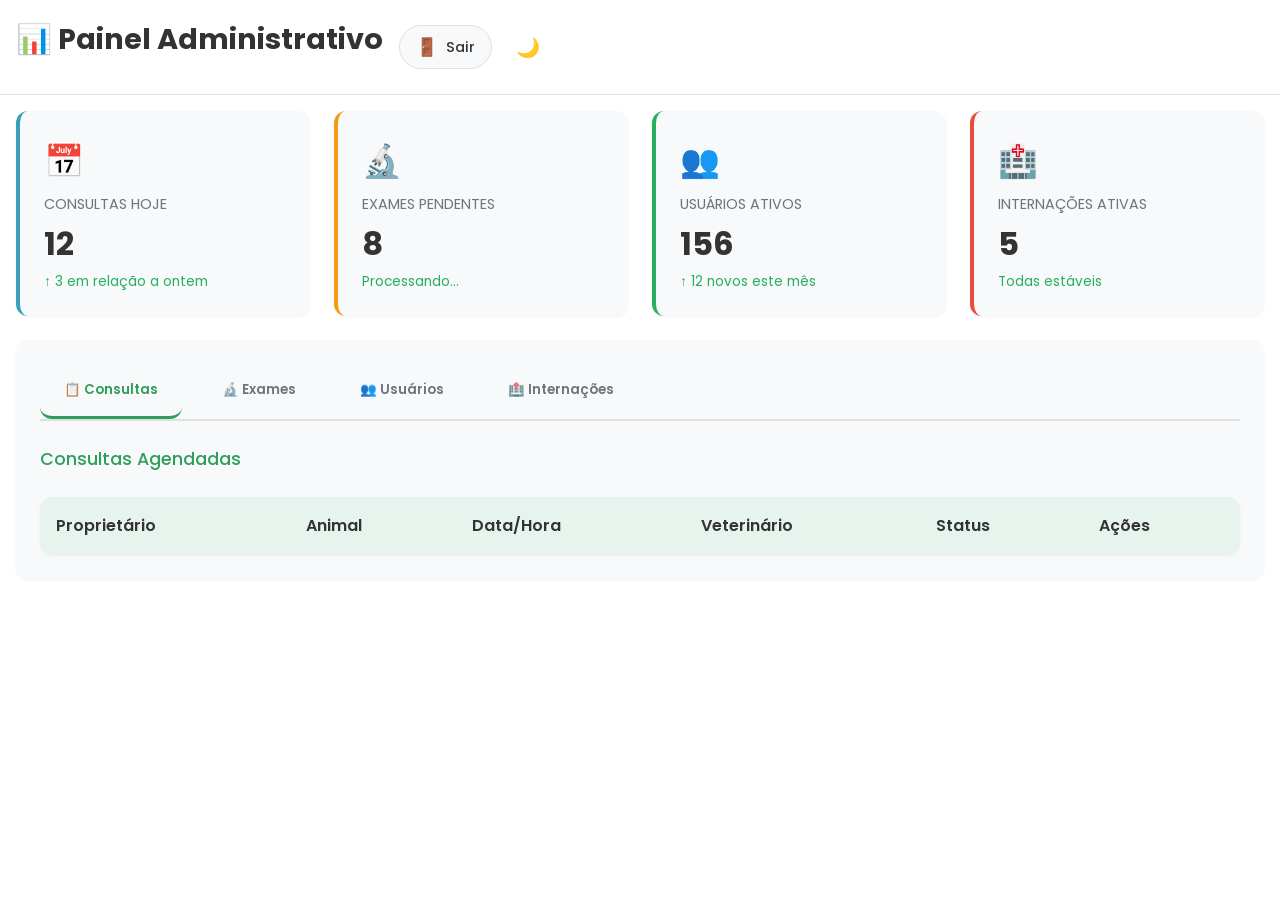
==== admin-dashboard.html @ 4ebd2b17 "Add files via upload" ====
<!DOCTYPE html>
<html lang="pt-BR">
<head>
  <meta charset="UTF-8" />
  <meta name="viewport" content="width=device-width, initial-scale=1.0" />
  <title>PetVet - Painel Administrativo</title>
  <link rel="icon" type="image/x-icon" href="favicon.ico" />
  <link rel="stylesheet" href="styles.css" />
  <style>
    .dashboard-grid {
      display: grid;
      grid-template-columns: repeat(auto-fit, minmax(250px, 1fr));
      gap: var(--espaco-lg);
      margin-bottom: var(--espaco-lg);
    }

    .card-metrica {
      background-color: var(--cor-cartao);
      border-radius: var(--raio-borda);
      padding: var(--espaco-lg);
      box-shadow: 0 1px 3px var(--sombra);
      border-left: 4px solid var(--cor-primaria);
    }

    .card-metrica.consultas {
      border-left-color: #3aa0b9;
    }

    .card-metrica.exames {
      border-left-color: #f39c12;
    }

    .card-metrica.usuarios {
      border-left-color: #27ae60;
    }

    .card-metrica.internacoes {
      border-left-color: #e74c3c;
    }

    .metrica-icone {
      font-size: 2rem;
      margin-bottom: var(--espaco-sm);
    }

    .metrica-titulo {
      font-size: 0.9rem;
      color: var(--cor-texto-suave);
      margin: 0;
      margin-bottom: var(--espaco-xs);
      text-transform: uppercase;
    }

    .metrica-valor {
      font-size: 2rem;
      font-weight: 700;
      color: var(--cor-texto);
      margin: 0;
    }

    .metrica-mudanca {
      font-size: 0.85rem;
      color: var(--cor-sucesso);
      margin-top: var(--espaco-xs);
    }

    .abas {
      display: flex;
      gap: var(--espaco-md);
      margin-bottom: var(--espaco-lg);
      border-bottom: 2px solid var(--cor-borda);
      overflow-x: auto;
    }

    .aba-botao {
      padding: var(--espaco-md) var(--espaco-lg);
      background: none;
      border: none;
      border-bottom: 3px solid transparent;
      color: var(--cor-texto-suave);
      cursor: pointer;
      font-weight: 600;
      transition: all var(--transicao-rapida);
      white-space: nowrap;
    }

    .aba-botao:hover {
      color: var(--cor-primaria);
    }

    .aba-botao.ativo {
      color: var(--cor-primaria);
      border-bottom-color: var(--cor-primaria);
    }

    .secao-aba {
      display: none;
    }

    .secao-aba.ativa {
      display: block;
    }

    .tabela-admin {
      width: 100%;
      border-collapse: collapse;
      background-color: var(--cor-cartao);
      border-radius: var(--raio-borda);
      overflow: hidden;
      box-shadow: 0 1px 3px var(--sombra);
    }

    .tabela-admin th {
      background-color: var(--cor-primaria-clara);
      color: var(--cor-texto);
      padding: 1rem;
      text-align: left;
      font-weight: 600;
    }

    .tabela-admin td {
      padding: 1rem;
      border-bottom: 1px solid var(--cor-borda);
    }

    .tabela-admin tr:hover {
      background-color: var(--cor-fundo);
    }

    .botao-acao {
      padding: 0.4rem 0.8rem;
      border-radius: 4px;
      border: none;
      cursor: pointer;
      font-size: 0.85rem;
      margin-right: var(--espaco-xs);
      transition: all var(--transicao-rapida);
    }

    .botao-editar {
      background-color: rgba(58, 160, 185, 0.2);
      color: var(--cor-secundaria);
    }

    .botao-editar:hover {
      background-color: var(--cor-secundaria);
      color: white;
    }

    .botao-remover {
      background-color: rgba(231, 76, 60, 0.2);
      color: var(--cor-erro);
    }

    .botao-remover:hover {
      background-color: var(--cor-erro);
      color: white;
    }

    .botao-aprovar {
      background-color: rgba(39, 174, 96, 0.2);
      color: var(--cor-sucesso);
    }

    .botao-aprovar:hover {
      background-color: var(--cor-sucesso);
      color: white;
    }

    .status-badge {
      display: inline-block;
      padding: 0.4rem 0.8rem;
      border-radius: 20px;
      font-size: 0.8rem;
      font-weight: 600;
    }

    .status-ativo {
      background-color: rgba(39, 174, 96, 0.2);
      color: var(--cor-sucesso);
    }

    .status-pendente {
      background-color: rgba(243, 156, 18, 0.2);
      color: var(--cor-aviso);
    }

    .status-inativo {
      background-color: rgba(231, 76, 60, 0.2);
      color: var(--cor-erro);
    }

    .secao-admin {
      background-color: var(--cor-cartao);
      border-radius: var(--raio-borda);
      padding: var(--espaco-lg);
      margin-bottom: var(--espaco-lg);
      box-shadow: 0 1px 3px var(--sombra);
    }

    .secao-admin h3 {
      margin-top: 0;
      color: var(--cor-primaria);
      margin-bottom: var(--espaco-lg);
    }

    @media (max-width: 768px) {
      .dashboard-grid {
        grid-template-columns: repeat(2, 1fr);
      }

      .abas {
        overflow-x: auto;
        -webkit-overflow-scrolling: touch;
      }

      .tabela-admin {
        font-size: 0.9rem;
      }

      .tabela-admin th,
      .tabela-admin td {
        padding: 0.7rem;
      }
    }
  </style>
</head>
<body>
  <div class="app">
    <!-- Cabeçalho -->
    <header class="cabecalho">
      <h1>📊 Painel Administrativo</h1>
      <div style="display: flex; gap: 1rem; align-items: center">
        <button class="botao-logout-usuario">
          <span class="icone-logout">🚪</span>
          <span class="texto-logout">Sair</span>
        </button>
        <button class="botao-tema">🌙</button>
      </div>
    </header>

    <!-- Conteúdo Principal -->
    <main class="conteudo-principal">
      <!-- Métricas -->
      <div class="dashboard-grid">
        <div class="card-metrica consultas">
          <div class="metrica-icone">📅</div>
          <p class="metrica-titulo">Consultas Hoje</p>
          <p class="metrica-valor">12</p>
          <p class="metrica-mudanca">↑ 3 em relação a ontem</p>
        </div>

        <div class="card-metrica exames">
          <div class="metrica-icone">🔬</div>
          <p class="metrica-titulo">Exames Pendentes</p>
          <p class="metrica-valor">8</p>
          <p class="metrica-mudanca">Processando...</p>
        </div>

        <div class="card-metrica usuarios">
          <div class="metrica-icone">👥</div>
          <p class="metrica-titulo">Usuários Ativos</p>
          <p class="metrica-valor">156</p>
          <p class="metrica-mudanca">↑ 12 novos este mês</p>
        </div>

        <div class="card-metrica internacoes">
          <div class="metrica-icone">🏥</div>
          <p class="metrica-titulo">Internações Ativas</p>
          <p class="metrica-valor">5</p>
          <p class="metrica-mudanca">Todas estáveis</p>
        </div>
      </div>

      <!-- Abas de Gerenciamento -->
      <div class="secao-admin">
        <div class="abas">
          <button class="aba-botao ativo" onclick="mudarAba('consultas')">
            📋 Consultas
          </button>
          <button class="aba-botao" onclick="mudarAba('exames')">
            🔬 Exames
          </button>
          <button class="aba-botao" onclick="mudarAba('usuarios')">
            👥 Usuários
          </button>
          <button class="aba-botao" onclick="mudarAba('internacoes')">
            🏥 Internações
          </button>
        </div>

        <!-- Aba Consultas -->
        <div id="aba-consultas" class="secao-aba ativa">
          <h3>Consultas Agendadas</h3>
          <table class="tabela-admin">
            <thead>
              <tr>
                <th>Proprietário</th>
                <th>Animal</th>
                <th>Data/Hora</th>
                <th>Veterinário</th>
                <th>Status</th>
                <th>Ações</th>
              </tr>
            </thead>
            <tbody id="corpo-consultas"></tbody>
          </table>
        </div>

        <!-- Aba Exames -->
        <div id="aba-exames" class="secao-aba">
          <h3>Exames para Processar</h3>
          <table class="tabela-admin">
            <thead>
              <tr>
                <th>Animal</th>
                <th>Tipo</th>
                <th>Data Solicitação</th>
                <th>Status</th>
                <th>Ações</th>
              </tr>
            </thead>
            <tbody id="corpo-exames"></tbody>
          </table>
        </div>

        <!-- Aba Usuários -->
        <div id="aba-usuarios" class="secao-aba">
          <h3>Gerenciamento de Usuários</h3>
          <table class="tabela-admin">
            <thead>
              <tr>
                <th>Nome</th>
                <th>Email</th>
                <th>Tipo</th>
                <th>Data Cadastro</th>
                <th>Status</th>
                <th>Ações</th>
              </tr>
            </thead>
            <tbody id="corpo-usuarios"></tbody>
          </table>
        </div>

        <!-- Aba Internações -->
        <div id="aba-internacoes" class="secao-aba">
          <h3>Internações Ativas</h3>
          <table class="tabela-admin">
            <thead>
              <tr>
                <th>Animal</th>
                <th>Motivo</th>
                <th>Data Entrada</th>
                <th>Médico Responsável</th>
                <th>Status</th>
                <th>Ações</th>
              </tr>
            </thead>
            <tbody id="corpo-internacoes"></tbody>
          </table>
        </div>
      </div>
    </main>
  </div>

  <script src="main.js"></script>
  <script>
    // Dados de exemplo
    const consultas = [
      {
        id: 1,
        proprietario: "João Silva",
        animal: "Fluffy",
        dataHora: "2025-04-27 14:30",
        veterinario: "Dr. João",
        status: "confirmado",
      },
      {
        id: 2,
        proprietario: "Maria Santos",
        animal: "Rex",
        dataHora: "2025-04-27 15:00",
        veterinario: "Dra. Maria",
        status: "pendente",
      },
    ];

    const exames = [
      {
        id: 1,
        animal: "Fluffy",
        tipo: "Exame de Sangue",
        dataSolicitacao: "2025-04-25",
        status: "processando",
      },
      {
        id: 2,
        animal: "Rex",
        tipo: "Radiografia",
        dataSolicitacao: "2025-04-24",
        status: "processando",
      },
    ];

    const usuarios = [
      {
        id: 1,
        nome: "João Silva",
        email: "joao@email.com",
        tipo: "usuario",
        dataCadastro: "2025-01-15",
        status: "ativo",
      },
      {
        id: 2,
        nome: "Maria Santos",
        email: "maria@email.com",
        tipo: "usuario",
        dataCadastro: "2025-02-10",
        status: "ativo",
      },
    ];

    const internacoes = [
      {
        id: 1,
        animal: "Fluffy",
        motivo: "Gastroenterite",
        dataEntrada: "2025-04-20",
        medico: "Dr. João",
        status: "estavel",
      },
      {
        id: 2,
        animal: "Bolinha",
        motivo: "Pós-operatório",
        dataEntrada: "2025-04-15",
        medico: "Dra. Ana",
        status: "recuperacao",
      },
    ];

    document.addEventListener("DOMContentLoaded", function () {
      if (!window.petvet.usuarioManager.estaLogado()) {
        window.location.href = "login.html";
      }
      if (!window.petvet.usuarioManager.isAdmin()) {
        window.location.href = "index.html";
      }
      renderizarDados();
    });

    function renderizarDados() {
      // Consultas
      document.getElementById("corpo-consultas").innerHTML = consultas
        .map(
          (c) => `
        <tr>
          <td>${c.proprietario}</td>
          <td>${c.animal}</td>
          <td>${c.dataHora}</td>
          <td>${c.veterinario}</td>
          <td><span class="status-badge status-${c.status}">${c.status.charAt(0).toUpperCase() + c.status.slice(1)}</span></td>
          <td>
            <button class="botao-acao botao-editar" onclick="editarConsulta(${c.id})">Editar</button>
            <button class="botao-acao botao-remover" onclick="deletarConsulta(${c.id})">Deletar</button>
          </td>
        </tr>
      `
        )
        .join("");

      // Exames
      document.getElementById("corpo-exames").innerHTML = exames
        .map(
          (e) => `
        <tr>
          <td>${e.animal}</td>
          <td>${e.tipo}</td>
          <td>${new Date(e.dataSolicitacao).toLocaleDateString("pt-BR")}</td>
          <td><span class="status-badge status-pendente">Processando</span></td>
          <td>
            <button class="botao-acao botao-aprovar" onclick="finalizarExame(${e.id})">Finalizar</button>
          </td>
        </tr>
      `
        )
        .join("");

      // Usuários
      document.getElementById("corpo-usuarios").innerHTML = usuarios
        .map(
          (u) => `
        <tr>
          <td>${u.nome}</td>
          <td>${u.email}</td>
          <td>${u.tipo.charAt(0).toUpperCase() + u.tipo.slice(1)}</td>
          <td>${new Date(u.dataCadastro).toLocaleDateString("pt-BR")}</td>
          <td><span class="status-badge status-${u.status}">${u.status.charAt(0).toUpperCase() + u.status.slice(1)}</span></td>
          <td>
            <button class="botao-acao botao-editar" onclick="editarUsuario(${u.id})">Editar</button>
            <button class="botao-acao botao-remover" onclick="deletarUsuario(${u.id})">Deletar</button>
          </td>
        </tr>
      `
        )
        .join("");

      // Internações
      document.getElementById("corpo-internacoes").innerHTML = internacoes
        .map(
          (i) => `
        <tr>
          <td>${i.animal}</td>
          <td>${i.motivo}</td>
          <td>${new Date(i.dataEntrada).toLocaleDateString("pt-BR")}</td>
          <td>${i.medico}</td>
          <td><span class="status-badge status-${i.status}">${i.status.charAt(0).toUpperCase() + i.status.slice(1)}</span></td>
          <td>
            <button class="botao-acao botao-editar" onclick="editarInternacao(${i.id})">Editar</button>
            <button class="botao-acao botao-remover" onclick="deletarInternacao(${i.id})">Alta</button>
          </td>
        </tr>
      `
        )
        .join("");
    }

    function mudarAba(abaId) {
      // Ocultar todas as abas
      document.querySelectorAll(".secao-aba").forEach((aba) => {
        aba.classList.remove("ativa");
      });

      // Remover destaque de botões
      document.querySelectorAll(".aba-botao").forEach((botao) => {
        botao.classList.remove("ativo");
      });

      // Mostrar aba selecionada
      document.getElementById(`aba-${abaId}`).classList.add("ativa");

      // Destaque botão clicado
      event.target.classList.add("ativo");
    }

    // Funções de Ação (simuladas)
    function editarConsulta(id) {
      alert(`Editando consulta ${id}`);
    }

    function deletarConsulta(id) {
      if (confirm("Deseja deletar essa consulta?")) {
        alert(`Consulta ${id} deletada`);
      }
    }

    function finalizarExame(id) {
      alert(`Exame ${id} finalizado`);
    }

    function editarUsuario(id) {
      alert(`Editando usuário ${id}`);
    }

    function deletarUsuario(id) {
      if (confirm("Deseja deletar esse usuário?")) {
        alert(`Usuário ${id} deletado`);
      }
    }

    function editarInternacao(id) {
      alert(`Editando internação ${id}`);
    }

    function deletarInternacao(id) {
      if (confirm("Deseja dar alta para essa internação?")) {
        alert(`Internação ${id} encerrada`);
      }
    }
  </script>
</body>
</html>
---- styles.css ----
/* ============================================
   PetVet - HTML/CSS3 Stylesheet
   ============================================ */

/* Importação da fonte Poppins */
@import url("https://fonts.googleapis.com/css2?family=Poppins:wght@300;400;500;600;700&display=swap");

/* Reset e Base */
* {
  margin: 0;
  padding: 0;
  box-sizing: border-box;
}

html,
body {
  width: 100%;
  height: 100%;
  font-family: "Poppins", sans-serif;
  -webkit-font-smoothing: antialiased;
  -moz-osx-font-smoothing: grayscale;
}

/* ============================================
   Tema Claro (Padrão)
   ============================================ */
:root {
  /* Cores do tema claro */
  --cor-fundo: #ffffff;
  --cor-texto: #333333;
  --cor-primaria: #2e9e5b;
  --cor-primaria-hover: #25844c;
  --cor-primaria-clara: #e6f4ed;
  --cor-secundaria: #3aa0b9;
  --cor-secundaria-hover: #2d8094;
  --cor-borda: #e0e0e0;
  --cor-cartao: #f8f9fa;
  --cor-cartao-borda: #e9ecef;
  --cor-destaque: #f0f9f6;
  --cor-erro: #e74c3c;
  --cor-aviso: #f39c12;
  --cor-sucesso: #27ae60;
  --cor-texto-suave: #6c757d;
  --sombra: rgba(0, 0, 0, 0.05);
  --sombra-hover: rgba(0, 0, 0, 0.1);

  /* Espaçamento e tamanhos */
  --raio-borda: 12px;
  --espaco-xs: 0.25rem;
  --espaco-sm: 0.5rem;
  --espaco-md: 1rem;
  --espaco-lg: 1.5rem;
  --espaco-xl: 2rem;

  /* Transições */
  --transicao-rapida: 0.2s ease;
  --transicao-media: 0.3s ease;
}

/* ============================================
   Tema Escuro
   ============================================ */
body.escuro {
  --cor-fundo: #121212;
  --cor-texto: #f8f9fa;
  --cor-primaria: #3eb370;
  --cor-primaria-hover: #4cc985;
  --cor-primaria-clara: #1a3a2a;
  --cor-secundaria: #4db8d5;
  --cor-secundaria-hover: #5fc5e0;
  --cor-borda: #333333;
  --cor-cartao: #1e1e1e;
  --cor-cartao-borda: #333333;
  --cor-destaque: #1a3a2a;
  --cor-erro: #e74c3c;
  --cor-aviso: #f39c12;
  --cor-sucesso: #27ae60;
  --cor-texto-suave: #adb5bd;
  --sombra: rgba(0, 0, 0, 0.2);
  --sombra-hover: rgba(0, 0, 0, 0.3);
}

/* ============================================
   Estilos Base
   ============================================ */
body {
  background-color: var(--cor-fundo);
  color: var(--cor-texto);
  transition: background-color var(--transicao-media),
              color var(--transicao-media);
  line-height: 1.6;
}

/* ============================================
   Container Principal
   ============================================ */
.app {
  display: flex;
  flex-direction: column;
  min-height: 100vh;
  position: sticky;
}

/* ============================================
   Cabeçalho Comum
   ============================================ */
.cabecalho,
.cabecalho-inicial {
  display: flex;
  align-items: center;
  padding: var(--espaco-md);
  border-bottom: 1px solid var(--cor-borda);
  background-color: var(--cor-fundo);
  position: sticky;
  top: 0;
  z-index: 10;
  gap: var(--espaco-md);
}

.cabecalho-inicial {
  justify-content: space-between;
}

.botao-voltar {
  background: none;
  border: none;
  color: var(--cor-primaria);
  font-size: 1.5rem;
  cursor: pointer;
  text-decoration: none;
  display: flex;
  align-items: center;
  transition: transform var(--transicao-rapida);
}

.botao-voltar:hover {
  transform: scale(1.1);
}

.seta-voltar {
  font-size: 1.8rem;
}

.titulo-clinica {
  font-size: 1.2rem;
  font-weight: 700;
  color: var(--cor-primaria);
  flex: 1;
}

/* ============================================
   Tipografia
   ============================================ */
h1 {
  font-size: 1.8rem;
  font-weight: 700;
  color: var(--cor-texto);
  margin-bottom: var(--espaco-md);
}

h2 {
  font-size: 1.5rem;
  font-weight: 600;
  color: var(--cor-texto);
  margin-bottom: var(--espaco-lg);
}

h3 {
  font-size: 1.1rem;
  font-weight: 500;
  color: var(--cor-texto);
  margin-bottom: var(--espaco-sm);
}

p {
  font-size: 0.95rem;
  color: var(--cor-texto-suave);
  line-height: 1.5;
}

/* ============================================
   Botões
   ============================================ */
button,
.botao {
  font-family: "Poppins", sans-serif;
  font-weight: 500;
  border: none;
  border-radius: var(--raio-borda);
  cursor: pointer;
  transition: all var(--transicao-rapida);
  display: inline-flex;
  align-items: center;
  justify-content: center;
  gap: var(--espaco-sm);
}

button:active,
.botao:active {
  transform: scale(0.98);
}

button:disabled,
.botao:disabled {
  opacity: 0.6;
  cursor: not-allowed;
}

/* Botão Primário */
.botao-principal,
.botao-primary {
  background-color: var(--cor-primaria);
  color: white;
  padding: 0.8rem 1.5rem;
  font-size: 1rem;
  width: 100%;
}

.botao-principal:hover:not(:disabled),
.botao-primary:hover:not(:disabled) {
  background-color: var(--cor-primaria-hover);
}

/* Botão Secundário */
.botao-secundario,
.botao-secondary {
  background-color: var(--cor-cartao);
  color: var(--cor-texto);
  border: 1px solid var(--cor-borda);
  padding: 0.75rem 1.5rem;
}

.botao-secundario:hover:not(:disabled),
.botao-secondary:hover:not(:disabled) {
  background-color: var(--cor-borda);
}

/* Botão Tema */
.botao-tema,
.botao-tema-inicial {
  width: 2.5rem;
  height: 2.5rem;
  border-radius: 50%;
  background: none;
  border: none;
  font-size: 1.2rem;
  display: flex;
  align-items: center;
  justify-content: center;
  cursor: pointer;
  transition: background-color var(--transicao-rapida);
}

.botao-tema:hover,
.botao-tema-inicial:hover {
  background-color: var(--cor-cartao);
}

/* Botão Logout */
.botao-logout-usuario {
  display: flex;
  align-items: center;
  gap: var(--espaco-sm);
  background-color: var(--cor-cartao);
  border: 1px solid var(--cor-borda);
  border-radius: 2rem;
  padding: 0.5rem 1rem;
  color: var(--cor-texto);
  font-size: 0.9rem;
  cursor: pointer;
  transition: all var(--transicao-rapida);
}

.botao-logout-usuario:hover {
  background-color: rgba(231, 76, 60, 0.1);
  color: var(--cor-erro);
  border-color: var(--cor-erro);
}

.icone-logout {
  font-size: 1.1rem;
}

.texto-logout {
  font-weight: 500;
}

/* ============================================
   Conteúdo Principal
   ============================================ */
.conteudo-principal,
main {
  flex: 1;
  padding: var(--espaco-md);
  width: 100%;
  max-width: 100%;

}

/* ============================================
   Cards
   ============================================ */
.card-destaque {
  background-color: rgba(46, 158, 91, 0.1);
  border-radius: var(--raio-borda);
  padding: var(--espaco-lg);
  box-shadow: 0 2px 4px var(--sombra);
  transition: all var(--transicao-media);
  
}

.card-destaque:hover {
  box-shadow: 0 4px 8px var(--sombra-hover);
  transform: translateY(-2px);
}

.card-servico {
  background-color: var(--cor-cartao);
  border: 1px solid var(--cor-cartao-borda);
  border-radius: var(--raio-borda);
  padding: var(--espaco-lg);
  box-shadow: 0 1px 3px var(--sombra);
  transition: all var(--transicao-media);
  cursor: pointer;
}

.card-servico:hover {
  box-shadow: 0 3px 6px var(--sombra-hover);
  transform: translateY(-2px);
}

.card-servico.card-secundario {
  border-left: 4px solid var(--cor-secundaria);
}

.titulo-card {
  display: flex;
  align-items: center;
  gap: var(--espaco-sm);
  font-size: 1.3rem;
  font-weight: 600;
  color: var(--cor-primaria);
  margin-bottom: var(--espaco-sm);
}

.icone-card {
  font-size: 1.5rem;
}

.titulo-servico {
  font-size: 1.1rem;
  font-weight: 500;
  margin-bottom: var(--espaco-sm);
  color: var(--cor-texto);
}

.descricao-card,
.descricao-servico {
  font-size: 0.9rem;
  color: var(--cor-texto-suave);
  margin-bottom: var(--espaco-md);
  line-height: 1.4;
}

/* Grade de Serviços */
.grade-servicos {
  display: flex;
  flex-direction: column;
  gap: var(--espaco-md);
}

.coluna-servicos {
  display: flex;
  flex-direction: column;
  gap: var(--espaco-md);
}

@media (min-width: 768px) {
  .grade-servicos {
    flex-direction: row;
    gap: var(--espaco-lg);
  }

  .coluna-servicos {
    flex: 1;
  }
}

/* ============================================
   Formulários
   ============================================ */
.formulario-container,
form {
  display: flex;
  flex-direction: column;
  gap: var(--espaco-md);
}

.campo-formulario {
  display: flex;
  flex-direction: column;
  gap: var(--espaco-sm);
}

.campo-formulario label {
  font-size: 0.9rem;
  color: var(--cor-texto);
  font-weight: 500;
}

.campo-formulario input,
.campo-formulario textarea,
.campo-formulario select {
  padding: 0.75rem;
  border: 1px solid var(--cor-borda);
  border-radius: var(--raio-borda);
  font-size: 1rem;
  font-family: "Poppins", sans-serif;
  background-color: var(--cor-fundo);
  color: var(--cor-texto);
  transition: border-color var(--transicao-rapida);
}

.campo-formulario input:focus,
.campo-formulario textarea:focus,
.campo-formulario select:focus {
  outline: none;
  border-color: var(--cor-primaria);
  box-shadow: 0 0 0 3px rgba(46, 158, 91, 0.1);
}

.campo-formulario textarea {
  resize: vertical;
  min-height: 100px;
}

.link-esqueci-senha {
  display: block;
  text-align: right;
  font-size: 0.8rem;
  color: var(--cor-primaria);
  text-decoration: none;
  margin-top: var(--espaco-xs);
  transition: color var(--transicao-rapida);
}

.link-esqueci-senha:hover {
  text-decoration: underline;
}

/* ============================================
   Página de Login
   ============================================ */
.pagina-login {
  display: flex;
  justify-content: center;
  align-items: center;
  min-height: 100vh;
  padding: var(--espaco-md);
  background-color: var(--cor-fundo);
}

.container-login {
  width: 100%;
  max-width: 400px;
  background-color: var(--cor-cartao);
  border-radius: var(--raio-borda);
  box-shadow: 0 4px 12px var(--sombra);
  overflow: hidden;
  animation: slideUp 0.3s ease;
}

@keyframes slideUp {
  from {
    opacity: 0;
    transform: translateY(20px);
  }
  to {
    opacity: 1;
    transform: translateY(0);
  }
}

.logo-container {
  background-color: var(--cor-primaria);
  color: white;
  padding: 2rem var(--espaco-md);
  text-align: center;
}

.logo-clinica {
  display: flex;
  align-items: center;
  justify-content: center;
  margin-bottom: var(--espaco-sm);
  gap: var(--espaco-sm);
}

.icone-logo {
  font-size: 2rem;
}

.logo-container h1 {
  font-size: 2rem;
  font-weight: 700;
  color: white;
  margin: 0;
}

.slogan {
  font-size: 0.9rem;
  opacity: 0.9;
  margin: 0;
  color: white;
}

.formulario-container {
  padding: 2rem var(--espaco-md);
}

.formulario-container h2 {
  font-size: 1.5rem;
  margin-bottom: var(--espaco-lg);
  text-align: center;
  color: var(--cor-texto);
}

.mensagem-erro {
  background-color: rgba(231, 76, 60, 0.1);
  color: var(--cor-erro);
  padding: 0.75rem;
  border-radius: var(--raio-borda);
  margin-bottom: var(--espaco-md);
  font-size: 0.9rem;
  text-align: center;
  border-left: 4px solid var(--cor-erro);
  animation: slideDown 0.3s ease;
}

.mensagem-sucesso {
  background-color: rgba(39, 174, 96, 0.1);
  color: var(--cor-sucesso);
  padding: 0.75rem;
  border-radius: var(--raio-borda);
  margin-bottom: var(--espaco-md);
  font-size: 0.9rem;
  text-align: center;
  border-left: 4px solid var(--cor-sucesso);
  animation: slideDown 0.3s ease;
}

@keyframes slideDown {
  from {
    opacity: 0;
    transform: translateY(-10px);
  }
  to {
    opacity: 1;
    transform: translateY(0);
  }
}

.botao-login {
  background-color: var(--cor-primaria);
  color: white;
  border: none;
  border-radius: 2rem;
  font-size: 1rem;
  font-weight: 500;
  cursor: pointer;
  transition: background-color var(--transicao-rapida);
  padding: 0.75rem;
  margin-top: var(--espaco-md);
}

.botao-login:hover:not(:disabled) {
  background-color: var(--cor-primaria-hover);
}

.botao-login:disabled {
  background-color: var(--cor-texto-suave);
  cursor: not-allowed;
}

.opcoes-adicionais {
  text-align: center;
  font-size: 0.9rem;
  color: var(--cor-texto-suave);
  margin-top: var(--espaco-lg);
}

.link-cadastro {
  color: var(--cor-primaria);
  text-decoration: none;
  font-weight: 500;
  transition: color var(--transicao-rapida);
}

.link-cadastro:hover {
  text-decoration: underline;
}

.credenciais-teste {
  margin-top: var(--espaco-lg);
  padding-top: var(--espaco-md);
  border-top: 1px solid var(--cor-borda);
  font-size: 0.8rem;
  color: var(--cor-texto-suave);
}

.credenciais-teste p {
  margin: var(--espaco-xs) 0;
}

.credenciais-teste strong {
  color: var(--cor-texto);
}

/* ============================================
   Links
   ============================================ */
a {
  color: var(--cor-primaria);
  text-decoration: none;
  transition: color var(--transicao-rapida);
}

a:hover {
  text-decoration: underline;
}

/* ============================================
   Responsividade
   ============================================ */
@media (max-width: 768px) {
  .texto-logout {
    display: none;
  }

  .botao-logout-usuario {
    padding: var(--espaco-sm);
  }

  .icone-logout {
    margin: 0;
  }

  .titulo-clinica {
    font-size: 1rem;
  }

  h1 {
    font-size: 1.5rem;
  }

  h2 {
    font-size: 1.2rem;
  }

  .container-login {
    max-width: 100%;
  }

  .conteudo-principal,
  main {
    padding: var(--espaco-sm);
  }
}

@media (max-width: 480px) {
  :root {
    --espaco-md: 0.75rem;
    --espaco-lg: 1.25rem;
  }

  h1 {
    font-size: 1.3rem;
  }

  .botao-principal,
  .botao-primary {
    font-size: 0.9rem;
    padding: 0.7rem 1.2rem;
  }

  .card-destaque,
  .card-servico {
    padding: 1rem;
  }

  .titulo-card {
    font-size: 1.1rem;
  }
}

/* ============================================
   Animações Gerais
   ============================================ */
@keyframes fadeIn {
  from {
    opacity: 0;
  }
  to {
    opacity: 1;
  }
}

@keyframes slideInLeft {
  from {
    opacity: 0;
    transform: translateX(-20px);
  }
  to {
    opacity: 1;
    transform: translateX(0);
  }
}

.fade-in {
  animation: fadeIn 0.3s ease;
}

.slide-in-left {
  animation: slideInLeft 0.3s ease;
}

/* ============================================
   Utilitários
   ============================================ */
.hidden {
  display: none !important;
}

.visivel {
  display: block;
}

.texto-centro {
  text-align: center;
}

.flex-centro {
  display: flex;
  align-items: center;
  justify-content: center;
}

.gap-sm {
  gap: var(--espaco-sm);
}

.gap-md {
  gap: var(--espaco-md);
}

.gap-lg {
  gap: var(--espaco-lg);
}

.w-100 {
  width: 100%;
}

.mt-sm {
  margin-top: var(--espaco-sm);
}

.mt-md {
  margin-top: var(--espaco-md);
}

.mt-lg {
  margin-top: var(--espaco-lg);
}

.mb-sm {
  margin-bottom: var(--espaco-sm);
}

.mb-md {
  margin-bottom: var(--espaco-md);
}

.mb-lg {
  margin-bottom: var(--espaco-lg);
}

.p-sm {
  padding: var(--espaco-sm);
}

.p-md {
  padding: var(--espaco-md);
}

.p-lg {
  padding: var(--espaco-lg);
}
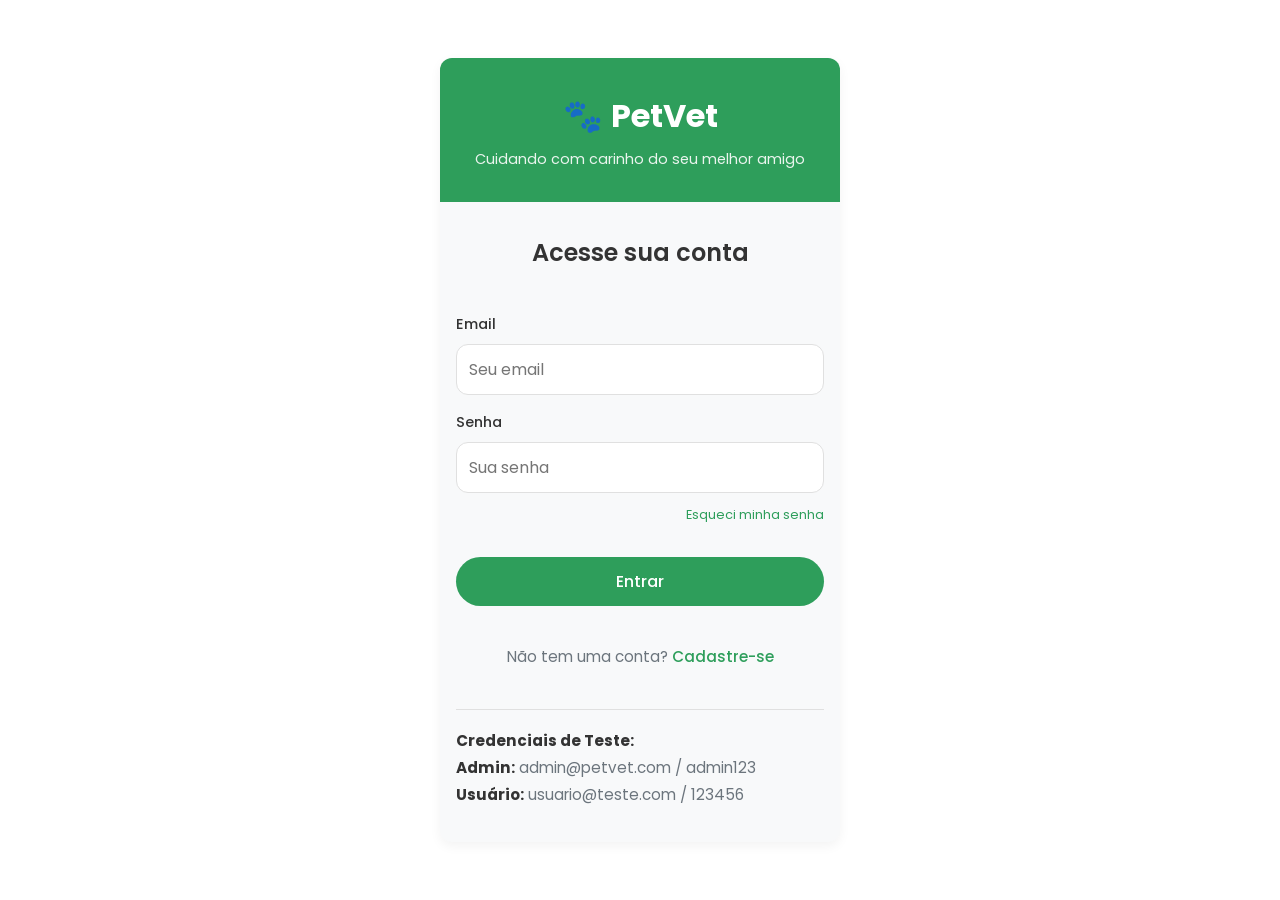
==== commit 9216c408: "Validação de formulário com máscara de CPF — campo que formata automaticamente enquanto digita (ex: " ====
--- a/admin-dashboard.html
+++ b/admin-dashboard.html
@@ -1,583 +1,672 @@
-<!DOCTYPE html>
-<html lang="pt-BR">
-<head>
-  <meta charset="UTF-8" />
-  <meta name="viewport" content="width=device-width, initial-scale=1.0" />
-  <title>PetVet - Painel Administrativo</title>
-  <link rel="icon" type="image/x-icon" href="favicon.ico" />
-  <link rel="stylesheet" href="styles.css" />
-  <style>
-    .dashboard-grid {
-      display: grid;
-      grid-template-columns: repeat(auto-fit, minmax(250px, 1fr));
-      gap: var(--espaco-lg);
-      margin-bottom: var(--espaco-lg);
-    }
-
-    .card-metrica {
-      background-color: var(--cor-cartao);
-      border-radius: var(--raio-borda);
-      padding: var(--espaco-lg);
-      box-shadow: 0 1px 3px var(--sombra);
-      border-left: 4px solid var(--cor-primaria);
-    }
-
-    .card-metrica.consultas {
-      border-left-color: #3aa0b9;
-    }
-
-    .card-metrica.exames {
-      border-left-color: #f39c12;
-    }
-
-    .card-metrica.usuarios {
-      border-left-color: #27ae60;
-    }
-
-    .card-metrica.internacoes {
-      border-left-color: #e74c3c;
-    }
-
-    .metrica-icone {
-      font-size: 2rem;
-      margin-bottom: var(--espaco-sm);
-    }
-
-    .metrica-titulo {
-      font-size: 0.9rem;
-      color: var(--cor-texto-suave);
-      margin: 0;
-      margin-bottom: var(--espaco-xs);
-      text-transform: uppercase;
-    }
-
-    .metrica-valor {
-      font-size: 2rem;
-      font-weight: 700;
-      color: var(--cor-texto);
-      margin: 0;
-    }
-
-    .metrica-mudanca {
-      font-size: 0.85rem;
-      color: var(--cor-sucesso);
-      margin-top: var(--espaco-xs);
-    }
-
-    .abas {
-      display: flex;
-      gap: var(--espaco-md);
-      margin-bottom: var(--espaco-lg);
-      border-bottom: 2px solid var(--cor-borda);
-      overflow-x: auto;
-    }
-
-    .aba-botao {
-      padding: var(--espaco-md) var(--espaco-lg);
-      background: none;
-      border: none;
-      border-bottom: 3px solid transparent;
-      color: var(--cor-texto-suave);
-      cursor: pointer;
-      font-weight: 600;
-      transition: all var(--transicao-rapida);
-      white-space: nowrap;
-    }
-
-    .aba-botao:hover {
-      color: var(--cor-primaria);
-    }
-
-    .aba-botao.ativo {
-      color: var(--cor-primaria);
-      border-bottom-color: var(--cor-primaria);
-    }
-
-    .secao-aba {
-      display: none;
-    }
-
-    .secao-aba.ativa {
-      display: block;
-    }
-
-    .tabela-admin {
-      width: 100%;
-      border-collapse: collapse;
-      background-color: var(--cor-cartao);
-      border-radius: var(--raio-borda);
-      overflow: hidden;
-      box-shadow: 0 1px 3px var(--sombra);
-    }
-
-    .tabela-admin th {
-      background-color: var(--cor-primaria-clara);
-      color: var(--cor-texto);
-      padding: 1rem;
-      text-align: left;
-      font-weight: 600;
-    }
-
-    .tabela-admin td {
-      padding: 1rem;
-      border-bottom: 1px solid var(--cor-borda);
-    }
-
-    .tabela-admin tr:hover {
-      background-color: var(--cor-fundo);
-    }
-
-    .botao-acao {
-      padding: 0.4rem 0.8rem;
-      border-radius: 4px;
-      border: none;
-      cursor: pointer;
-      font-size: 0.85rem;
-      margin-right: var(--espaco-xs);
-      transition: all var(--transicao-rapida);
-    }
-
-    .botao-editar {
-      background-color: rgba(58, 160, 185, 0.2);
-      color: var(--cor-secundaria);
-    }
-
-    .botao-editar:hover {
-      background-color: var(--cor-secundaria);
-      color: white;
-    }
-
-    .botao-remover {
-      background-color: rgba(231, 76, 60, 0.2);
-      color: var(--cor-erro);
-    }
-
-    .botao-remover:hover {
-      background-color: var(--cor-erro);
-      color: white;
-    }
-
-    .botao-aprovar {
-      background-color: rgba(39, 174, 96, 0.2);
-      color: var(--cor-sucesso);
-    }
-
-    .botao-aprovar:hover {
-      background-color: var(--cor-sucesso);
-      color: white;
-    }
-
-    .status-badge {
-      display: inline-block;
-      padding: 0.4rem 0.8rem;
-      border-radius: 20px;
-      font-size: 0.8rem;
-      font-weight: 600;
-    }
-
-    .status-ativo {
-      background-color: rgba(39, 174, 96, 0.2);
-      color: var(--cor-sucesso);
-    }
-
-    .status-pendente {
-      background-color: rgba(243, 156, 18, 0.2);
-      color: var(--cor-aviso);
-    }
-
-    .status-inativo {
-      background-color: rgba(231, 76, 60, 0.2);
-      color: var(--cor-erro);
-    }
-
-    .secao-admin {
-      background-color: var(--cor-cartao);
-      border-radius: var(--raio-borda);
-      padding: var(--espaco-lg);
-      margin-bottom: var(--espaco-lg);
-      box-shadow: 0 1px 3px var(--sombra);
-    }
-
-    .secao-admin h3 {
-      margin-top: 0;
-      color: var(--cor-primaria);
-      margin-bottom: var(--espaco-lg);
-    }
-
-    @media (max-width: 768px) {
-      .dashboard-grid {
-        grid-template-columns: repeat(2, 1fr);
-      }
-
-      .abas {
-        overflow-x: auto;
-        -webkit-overflow-scrolling: touch;
-      }
-
-      .tabela-admin {
-        font-size: 0.9rem;
-      }
-
-      .tabela-admin th,
-      .tabela-admin td {
-        padding: 0.7rem;
-      }
-    }
-  </style>
-</head>
-<body>
-  <div class="app">
-    <!-- Cabeçalho -->
-    <header class="cabecalho">
-      <h1>📊 Painel Administrativo</h1>
-      <div style="display: flex; gap: 1rem; align-items: center">
-        <button class="botao-logout-usuario">
-          <span class="icone-logout">🚪</span>
-          <span class="texto-logout">Sair</span>
-        </button>
-        <button class="botao-tema">🌙</button>
-      </div>
-    </header>
-
-    <!-- Conteúdo Principal -->
-    <main class="conteudo-principal">
-      <!-- Métricas -->
-      <div class="dashboard-grid">
-        <div class="card-metrica consultas">
-          <div class="metrica-icone">📅</div>
-          <p class="metrica-titulo">Consultas Hoje</p>
-          <p class="metrica-valor">12</p>
-          <p class="metrica-mudanca">↑ 3 em relação a ontem</p>
-        </div>
-
-        <div class="card-metrica exames">
-          <div class="metrica-icone">🔬</div>
-          <p class="metrica-titulo">Exames Pendentes</p>
-          <p class="metrica-valor">8</p>
-          <p class="metrica-mudanca">Processando...</p>
-        </div>
-
-        <div class="card-metrica usuarios">
-          <div class="metrica-icone">👥</div>
-          <p class="metrica-titulo">Usuários Ativos</p>
-          <p class="metrica-valor">156</p>
-          <p class="metrica-mudanca">↑ 12 novos este mês</p>
-        </div>
-
-        <div class="card-metrica internacoes">
-          <div class="metrica-icone">🏥</div>
-          <p class="metrica-titulo">Internações Ativas</p>
-          <p class="metrica-valor">5</p>
-          <p class="metrica-mudanca">Todas estáveis</p>
-        </div>
-      </div>
-
-      <!-- Abas de Gerenciamento -->
-      <div class="secao-admin">
-        <div class="abas">
-          <button class="aba-botao ativo" onclick="mudarAba('consultas')">
-            📋 Consultas
-          </button>
-          <button class="aba-botao" onclick="mudarAba('exames')">
-            🔬 Exames
-          </button>
-          <button class="aba-botao" onclick="mudarAba('usuarios')">
-            👥 Usuários
-          </button>
-          <button class="aba-botao" onclick="mudarAba('internacoes')">
-            🏥 Internações
-          </button>
-        </div>
-
-        <!-- Aba Consultas -->
-        <div id="aba-consultas" class="secao-aba ativa">
-          <h3>Consultas Agendadas</h3>
-          <table class="tabela-admin">
-            <thead>
-              <tr>
-                <th>Proprietário</th>
-                <th>Animal</th>
-                <th>Data/Hora</th>
-                <th>Veterinário</th>
-                <th>Status</th>
-                <th>Ações</th>
-              </tr>
-            </thead>
-            <tbody id="corpo-consultas"></tbody>
-          </table>
-        </div>
-
-        <!-- Aba Exames -->
-        <div id="aba-exames" class="secao-aba">
-          <h3>Exames para Processar</h3>
-          <table class="tabela-admin">
-            <thead>
-              <tr>
-                <th>Animal</th>
-                <th>Tipo</th>
-                <th>Data Solicitação</th>
-                <th>Status</th>
-                <th>Ações</th>
-              </tr>
-            </thead>
-            <tbody id="corpo-exames"></tbody>
-          </table>
-        </div>
-
-        <!-- Aba Usuários -->
-        <div id="aba-usuarios" class="secao-aba">
-          <h3>Gerenciamento de Usuários</h3>
-          <table class="tabela-admin">
-            <thead>
-              <tr>
-                <th>Nome</th>
-                <th>Email</th>
-                <th>Tipo</th>
-                <th>Data Cadastro</th>
-                <th>Status</th>
-                <th>Ações</th>
-              </tr>
-            </thead>
-            <tbody id="corpo-usuarios"></tbody>
-          </table>
-        </div>
-
-        <!-- Aba Internações -->
-        <div id="aba-internacoes" class="secao-aba">
-          <h3>Internações Ativas</h3>
-          <table class="tabela-admin">
-            <thead>
-              <tr>
-                <th>Animal</th>
-                <th>Motivo</th>
-                <th>Data Entrada</th>
-                <th>Médico Responsável</th>
-                <th>Status</th>
-                <th>Ações</th>
-              </tr>
-            </thead>
-            <tbody id="corpo-internacoes"></tbody>
-          </table>
-        </div>
-      </div>
-    </main>
-  </div>
-
-  <script src="main.js"></script>
-  <script>
-    // Dados de exemplo
-    const consultas = [
-      {
-        id: 1,
-        proprietario: "João Silva",
-        animal: "Fluffy",
-        dataHora: "2025-04-27 14:30",
-        veterinario: "Dr. João",
-        status: "confirmado",
-      },
-      {
-        id: 2,
-        proprietario: "Maria Santos",
-        animal: "Rex",
-        dataHora: "2025-04-27 15:00",
-        veterinario: "Dra. Maria",
-        status: "pendente",
-      },
-    ];
-
-    const exames = [
-      {
-        id: 1,
-        animal: "Fluffy",
-        tipo: "Exame de Sangue",
-        dataSolicitacao: "2025-04-25",
-        status: "processando",
-      },
-      {
-        id: 2,
-        animal: "Rex",
-        tipo: "Radiografia",
-        dataSolicitacao: "2025-04-24",
-        status: "processando",
-      },
-    ];
-
-    const usuarios = [
-      {
-        id: 1,
-        nome: "João Silva",
-        email: "joao@email.com",
-        tipo: "usuario",
-        dataCadastro: "2025-01-15",
-        status: "ativo",
-      },
-      {
-        id: 2,
-        nome: "Maria Santos",
-        email: "maria@email.com",
-        tipo: "usuario",
-        dataCadastro: "2025-02-10",
-        status: "ativo",
-      },
-    ];
-
-    const internacoes = [
-      {
-        id: 1,
-        animal: "Fluffy",
-        motivo: "Gastroenterite",
-        dataEntrada: "2025-04-20",
-        medico: "Dr. João",
-        status: "estavel",
-      },
-      {
-        id: 2,
-        animal: "Bolinha",
-        motivo: "Pós-operatório",
-        dataEntrada: "2025-04-15",
-        medico: "Dra. Ana",
-        status: "recuperacao",
-      },
-    ];
-
-    document.addEventListener("DOMContentLoaded", function () {
-      if (!window.petvet.usuarioManager.estaLogado()) {
-        window.location.href = "login.html";
-      }
-      if (!window.petvet.usuarioManager.isAdmin()) {
-        window.location.href = "index.html";
-      }
-      renderizarDados();
-    });
-
-    function renderizarDados() {
-      // Consultas
-      document.getElementById("corpo-consultas").innerHTML = consultas
-        .map(
-          (c) => `
-        <tr>
-          <td>${c.proprietario}</td>
-          <td>${c.animal}</td>
-          <td>${c.dataHora}</td>
-          <td>${c.veterinario}</td>
-          <td><span class="status-badge status-${c.status}">${c.status.charAt(0).toUpperCase() + c.status.slice(1)}</span></td>
-          <td>
-            <button class="botao-acao botao-editar" onclick="editarConsulta(${c.id})">Editar</button>
-            <button class="botao-acao botao-remover" onclick="deletarConsulta(${c.id})">Deletar</button>
-          </td>
-        </tr>
-      `
-        )
-        .join("");
-
-      // Exames
-      document.getElementById("corpo-exames").innerHTML = exames
-        .map(
-          (e) => `
-        <tr>
-          <td>${e.animal}</td>
-          <td>${e.tipo}</td>
-          <td>${new Date(e.dataSolicitacao).toLocaleDateString("pt-BR")}</td>
-          <td><span class="status-badge status-pendente">Processando</span></td>
-          <td>
-            <button class="botao-acao botao-aprovar" onclick="finalizarExame(${e.id})">Finalizar</button>
-          </td>
-        </tr>
-      `
-        )
-        .join("");
-
-      // Usuários
-      document.getElementById("corpo-usuarios").innerHTML = usuarios
-        .map(
-          (u) => `
-        <tr>
-          <td>${u.nome}</td>
-          <td>${u.email}</td>
-          <td>${u.tipo.charAt(0).toUpperCase() + u.tipo.slice(1)}</td>
-          <td>${new Date(u.dataCadastro).toLocaleDateString("pt-BR")}</td>
-          <td><span class="status-badge status-${u.status}">${u.status.charAt(0).toUpperCase() + u.status.slice(1)}</span></td>
-          <td>
-            <button class="botao-acao botao-editar" onclick="editarUsuario(${u.id})">Editar</button>
-            <button class="botao-acao botao-remover" onclick="deletarUsuario(${u.id})">Deletar</button>
-          </td>
-        </tr>
-      `
-        )
-        .join("");
-
-      // Internações
-      document.getElementById("corpo-internacoes").innerHTML = internacoes
-        .map(
-          (i) => `
-        <tr>
-          <td>${i.animal}</td>
-          <td>${i.motivo}</td>
-          <td>${new Date(i.dataEntrada).toLocaleDateString("pt-BR")}</td>
-          <td>${i.medico}</td>
-          <td><span class="status-badge status-${i.status}">${i.status.charAt(0).toUpperCase() + i.status.slice(1)}</span></td>
-          <td>
-            <button class="botao-acao botao-editar" onclick="editarInternacao(${i.id})">Editar</button>
-            <button class="botao-acao botao-remover" onclick="deletarInternacao(${i.id})">Alta</button>
-          </td>
-        </tr>
-      `
-        )
-        .join("");
-    }
-
-    function mudarAba(abaId) {
-      // Ocultar todas as abas
-      document.querySelectorAll(".secao-aba").forEach((aba) => {
-        aba.classList.remove("ativa");
-      });
-
-      // Remover destaque de botões
-      document.querySelectorAll(".aba-botao").forEach((botao) => {
-        botao.classList.remove("ativo");
-      });
-
-      // Mostrar aba selecionada
-      document.getElementById(`aba-${abaId}`).classList.add("ativa");
-
-      // Destaque botão clicado
-      event.target.classList.add("ativo");
-    }
-
-    // Funções de Ação (simuladas)
-    function editarConsulta(id) {
-      alert(`Editando consulta ${id}`);
-    }
-
-    function deletarConsulta(id) {
-      if (confirm("Deseja deletar essa consulta?")) {
-        alert(`Consulta ${id} deletada`);
-      }
-    }
-
-    function finalizarExame(id) {
-      alert(`Exame ${id} finalizado`);
-    }
-
-    function editarUsuario(id) {
-      alert(`Editando usuário ${id}`);
-    }
-
-    function deletarUsuario(id) {
-      if (confirm("Deseja deletar esse usuário?")) {
-        alert(`Usuário ${id} deletado`);
-      }
-    }
-
-    function editarInternacao(id) {
-      alert(`Editando internação ${id}`);
-    }
-
-    function deletarInternacao(id) {
-      if (confirm("Deseja dar alta para essa internação?")) {
-        alert(`Internação ${id} encerrada`);
-      }
-    }
-  </script>
-</body>
-</html>
+<!DOCTYPE html>
+<html lang="pt-BR">
+<head>
+  <meta charset="UTF-8" />
+  <meta name="viewport" content="width=device-width, initial-scale=1.0" />
+  <title>PetVet - Painel Administrativo</title>
+  <link rel="icon" type="image/x-icon" href="favicon.ico" />
+  <link rel="stylesheet" href="styles.css" />
+  <style>
+    .dashboard-grid {
+      display: grid;
+      grid-template-columns: repeat(auto-fit, minmax(220px, 1fr));
+      gap: var(--espaco-lg);
+      margin-bottom: var(--espaco-lg);
+    }
+
+    .card-metrica {
+      background-color: var(--cor-cartao);
+      border-radius: var(--raio-borda);
+      padding: var(--espaco-lg);
+      box-shadow: 0 1px 3px var(--sombra);
+      border-left: 4px solid var(--cor-primaria);
+    }
+
+    .card-metrica.consultas  { border-left-color: #3aa0b9; }
+    .card-metrica.exames     { border-left-color: #f39c12; }
+    .card-metrica.usuarios   { border-left-color: #27ae60; }
+    .card-metrica.internacoes{ border-left-color: #e74c3c; }
+
+    .metrica-icone   { font-size: 2rem; margin-bottom: var(--espaco-sm); }
+    .metrica-titulo  { font-size: 0.9rem; color: var(--cor-texto-suave); margin: 0 0 var(--espaco-xs); text-transform: uppercase; }
+    .metrica-valor   { font-size: 2rem; font-weight: 700; color: var(--cor-texto); margin: 0; }
+    .metrica-mudanca { font-size: 0.85rem; color: var(--cor-sucesso); margin-top: var(--espaco-xs); }
+
+    .abas {
+      display: flex;
+      gap: var(--espaco-md);
+      margin-bottom: var(--espaco-lg);
+      border-bottom: 2px solid var(--cor-borda);
+      overflow-x: auto;
+      -webkit-overflow-scrolling: touch;
+    }
+
+    .aba-botao {
+      padding: var(--espaco-md) var(--espaco-lg);
+      background: none;
+      border: none;
+      border-bottom: 3px solid transparent;
+      color: var(--cor-texto-suave);
+      cursor: pointer;
+      font-weight: 600;
+      transition: all var(--transicao-rapida);
+      white-space: nowrap;
+    }
+
+    .aba-botao:hover   { color: var(--cor-primaria); }
+    .aba-botao.ativo   { color: var(--cor-primaria); border-bottom-color: var(--cor-primaria); }
+
+    .secao-aba         { display: none; }
+    .secao-aba.ativa   { display: block; }
+
+    .tabela-admin {
+      width: 100%;
+      border-collapse: collapse;
+      background-color: var(--cor-cartao);
+      border-radius: var(--raio-borda);
+      overflow: hidden;
+      box-shadow: 0 1px 3px var(--sombra);
+    }
+
+    .tabela-admin th {
+      background-color: var(--cor-primaria-clara);
+      color: var(--cor-texto);
+      padding: 1rem;
+      text-align: left;
+      font-weight: 600;
+    }
+
+    .tabela-admin td {
+      padding: 1rem;
+      border-bottom: 1px solid var(--cor-borda);
+      vertical-align: middle;
+    }
+
+    .tabela-admin tr:hover { background-color: var(--cor-fundo); }
+
+    .botao-acao {
+      padding: 0.4rem 0.8rem;
+      border-radius: 4px;
+      border: none;
+      cursor: pointer;
+      font-size: 0.85rem;
+      font-family: "Poppins", sans-serif;
+      margin-right: var(--espaco-xs);
+      transition: all var(--transicao-rapida);
+    }
+
+    .botao-editar          { background-color: rgba(58,160,185,.2); color: var(--cor-secundaria); }
+    .botao-editar:hover    { background-color: var(--cor-secundaria); color: white; }
+    .botao-remover         { background-color: rgba(231,76,60,.2);  color: var(--cor-erro); }
+    .botao-remover:hover   { background-color: var(--cor-erro);     color: white; }
+    .botao-aprovar         { background-color: rgba(39,174,96,.2);  color: var(--cor-sucesso); }
+    .botao-aprovar:hover   { background-color: var(--cor-sucesso);  color: white; }
+
+    .status-badge {
+      display: inline-block;
+      padding: 0.35rem 0.8rem;
+      border-radius: 20px;
+      font-size: 0.8rem;
+      font-weight: 600;
+    }
+
+    .status-ativo,
+    .status-confirmado,
+    .status-estavel      { background-color: rgba(39,174,96,.2);  color: var(--cor-sucesso); }
+    .status-pendente,
+    .status-recuperacao  { background-color: rgba(243,156,18,.2); color: var(--cor-aviso); }
+    .status-inativo      { background-color: rgba(231,76,60,.2);  color: var(--cor-erro); }
+    .status-processando  { background-color: rgba(58,160,185,.2); color: var(--cor-secundaria); }
+
+    .secao-admin {
+      background-color: var(--cor-cartao);
+      border-radius: var(--raio-borda);
+      padding: var(--espaco-lg);
+      margin-bottom: var(--espaco-lg);
+      box-shadow: 0 1px 3px var(--sombra);
+    }
+
+    .secao-admin h3 {
+      margin-top: 0;
+      color: var(--cor-primaria);
+      margin-bottom: var(--espaco-lg);
+    }
+
+    .aba-header {
+      display: flex;
+      justify-content: space-between;
+      align-items: center;
+      flex-wrap: wrap;
+      gap: var(--espaco-sm);
+      margin-bottom: var(--espaco-md);
+    }
+
+    .aba-header h3 { margin: 0; color: var(--cor-primaria); }
+
+    .botao-novo {
+      background-color: var(--cor-primaria);
+      color: white;
+      border: none;
+      border-radius: var(--raio-borda);
+      padding: 0.6rem 1.2rem;
+      font-family: "Poppins", sans-serif;
+      font-size: 0.9rem;
+      font-weight: 500;
+      cursor: pointer;
+      transition: background-color var(--transicao-rapida);
+      white-space: nowrap;
+    }
+
+    .botao-novo:hover { background-color: var(--cor-primaria-hover); }
+
+    .campo-busca {
+      padding: 0.65rem 1rem;
+      border: 1px solid var(--cor-borda);
+      border-radius: var(--raio-borda);
+      background-color: var(--cor-fundo);
+      color: var(--cor-texto);
+      font-family: "Poppins", sans-serif;
+      font-size: 0.9rem;
+      width: 100%;
+      max-width: 340px;
+      margin-bottom: var(--espaco-md);
+      transition: border-color var(--transicao-rapida);
+    }
+
+    .campo-busca:focus {
+      outline: none;
+      border-color: var(--cor-primaria);
+      box-shadow: 0 0 0 3px rgba(46,158,91,.1);
+    }
+
+    .info-total {
+      font-size: 0.85rem;
+      color: var(--cor-texto-suave);
+      margin-top: var(--espaco-sm);
+    }
+
+    .overflow-x { overflow-x: auto; }
+
+    .modal {
+      display: none;
+      position: fixed;
+      top: 0; left: 0; right: 0; bottom: 0;
+      background-color: rgba(0, 0, 0, 0.5);
+      z-index: 1000;
+      align-items: center;
+      justify-content: center;
+      padding: var(--espaco-md);
+    }
+
+    .modal.visivel { display: flex; }
+
+    .modal-conteudo {
+      background-color: var(--cor-cartao);
+      border-radius: var(--raio-borda);
+      padding: 2rem;
+      max-width: 480px;
+      width: 100%;
+      max-height: 90vh;
+      overflow-y: auto;
+      box-shadow: 0 4px 12px var(--sombra-hover);
+    }
+
+    .modal-header {
+      display: flex;
+      justify-content: space-between;
+      align-items: center;
+      margin-bottom: 1.5rem;
+      padding-bottom: 1rem;
+      border-bottom: 1px solid var(--cor-borda);
+    }
+
+    .modal-header h2 { margin: 0; color: var(--cor-primaria); font-size: 1.2rem; }
+
+    .botao-fechar-modal {
+      background: none;
+      border: none;
+      font-size: 1.5rem;
+      cursor: pointer;
+      color: var(--cor-texto-suave);
+      line-height: 1;
+    }
+
+    .modal-acoes {
+      display: flex;
+      gap: var(--espaco-md);
+      margin-top: var(--espaco-lg);
+    }
+
+    .modal-acoes button { flex: 1; }
+
+    .dica-campo {
+      font-size: 0.78rem;
+      color: var(--cor-texto-suave);
+      margin-top: 4px;
+    }
+
+    @media (max-width: 768px) {
+      .dashboard-grid { grid-template-columns: repeat(2, 1fr); }
+      .tabela-admin   { font-size: 0.9rem; }
+      .tabela-admin th,
+      .tabela-admin td { padding: 0.7rem; }
+    }
+  </style>
+</head>
+<body>
+  <div class="app">
+
+    <header class="cabecalho">
+      <h1>📊 Painel Administrativo</h1>
+      <div style="display:flex; gap:1rem; align-items:center">
+        <button class="botao-logout-usuario">
+          <span class="icone-logout">🚪</span>
+          <span class="texto-logout">Sair</span>
+        </button>
+        <button class="botao-tema">🌙</button>
+      </div>
+    </header>
+
+    <main class="conteudo-principal">
+
+      <div class="dashboard-grid">
+        <div class="card-metrica consultas">
+          <div class="metrica-icone">📅</div>
+          <p class="metrica-titulo">Consultas Hoje</p>
+          <p class="metrica-valor">12</p>
+          <p class="metrica-mudanca">↑ 3 em relação a ontem</p>
+        </div>
+        <div class="card-metrica exames">
+          <div class="metrica-icone">🔬</div>
+          <p class="metrica-titulo">Exames Pendentes</p>
+          <p class="metrica-valor">8</p>
+          <p class="metrica-mudanca">Processando...</p>
+        </div>
+        <div class="card-metrica usuarios">
+          <div class="metrica-icone">👥</div>
+          <p class="metrica-titulo">Usuários Ativos</p>
+          <p class="metrica-valor" id="metrica-usuarios">—</p>
+          <p class="metrica-mudanca">Cadastros no sistema</p>
+        </div>
+        <div class="card-metrica internacoes">
+          <div class="metrica-icone">🏥</div>
+          <p class="metrica-titulo">Internações Ativas</p>
+          <p class="metrica-valor">5</p>
+          <p class="metrica-mudanca">Todas estáveis</p>
+        </div>
+      </div>
+
+      <div class="secao-admin">
+        <div class="abas">
+          <button class="aba-botao ativo" onclick="mudarAba('consultas', this)">📋 Consultas</button>
+          <button class="aba-botao"       onclick="mudarAba('exames', this)">🔬 Exames</button>
+          <button class="aba-botao"       onclick="mudarAba('usuarios', this)">👥 Pessoas</button>
+          <button class="aba-botao"       onclick="mudarAba('internacoes', this)">🏥 Internações</button>
+        </div>
+
+        <div id="aba-consultas" class="secao-aba ativa">
+          <h3>Consultas Agendadas</h3>
+          <table class="tabela-admin">
+            <thead>
+              <tr>
+                <th>Proprietário</th><th>Animal</th><th>Data/Hora</th>
+                <th>Veterinário</th><th>Status</th><th>Ações</th>
+              </tr>
+            </thead>
+            <tbody id="corpo-consultas"></tbody>
+          </table>
+        </div>
+
+        <div id="aba-exames" class="secao-aba">
+          <h3>Exames para Processar</h3>
+          <table class="tabela-admin">
+            <thead>
+              <tr>
+                <th>Animal</th><th>Tipo</th><th>Data Solicitação</th>
+                <th>Status</th><th>Ações</th>
+              </tr>
+            </thead>
+            <tbody id="corpo-exames"></tbody>
+          </table>
+        </div>
+
+        <!-- CRUD -->
+        <div id="aba-usuarios" class="secao-aba">
+          <div class="aba-header">
+            <h3>Cadastro de Pessoas</h3>
+            <button class="botao-novo" onclick="abrirModal()">+ Nova Pessoa</button>
+          </div>
+
+          <input type="text" id="busca-usuario" class="campo-busca"
+                 placeholder="🔍 Buscar por nome ou e-mail..."
+                 oninput="renderizarUsuarios()" />
+
+          <div class="overflow-x">
+            <table class="tabela-admin">
+              <thead>
+                <tr>
+                  <th>Nome</th><th>E-mail</th><th>CPF</th>
+                  <th>Telefone</th><th>Tipo</th><th>Status</th><th>Ações</th>
+                </tr>
+              </thead>
+              <tbody id="corpo-usuarios"></tbody>
+            </table>
+          </div>
+          <p class="info-total" id="total-usuarios"></p>
+        </div>
+
+        <div id="aba-internacoes" class="secao-aba">
+          <h3>Internações Ativas</h3>
+          <table class="tabela-admin">
+            <thead>
+              <tr>
+                <th>Animal</th><th>Motivo</th><th>Data Entrada</th>
+                <th>Médico Responsável</th><th>Status</th><th>Ações</th>
+              </tr>
+            </thead>
+            <tbody id="corpo-internacoes"></tbody>
+          </table>
+        </div>
+      </div>
+
+    </main>
+  </div>
+
+  <!-- Modal CRUD -->
+  <div id="modal-pessoa" class="modal">
+    <div class="modal-conteudo">
+      <div class="modal-header">
+        <h2 id="modal-titulo">Nova Pessoa</h2>
+        <button class="botao-fechar-modal" onclick="fecharModal()">✕</button>
+      </div>
+
+      <div id="modal-msg-erro" class="mensagem-erro hidden"></div>
+
+      <form id="form-pessoa" onsubmit="salvarPessoa(event)" novalidate>
+        <input type="hidden" id="pessoa-id" />
+
+        <div class="campo-formulario">
+          <label for="p-nome">Nome completo *</label>
+          <input type="text" id="p-nome" placeholder="Nome completo" required />
+        </div>
+
+        <div class="campo-formulario">
+          <label for="p-email">E-mail *</label>
+          <input type="email" id="p-email" placeholder="email@exemplo.com" required />
+        </div>
+
+        <div class="campo-formulario">
+          <label for="p-cpf">CPF</label>
+          <input type="text" id="p-cpf" maxlength="14"
+                 placeholder="000.000.000-00"
+                 oninput="mascaraCPF(this)" />
+        </div>
+
+        <div class="campo-formulario">
+          <label for="p-telefone">Telefone</label>
+          <input type="text" id="p-telefone" maxlength="15"
+                 placeholder="(00) 00000-0000"
+                 oninput="mascaraTel(this)" />
+        </div>
+
+        <div class="campo-formulario">
+          <label for="p-tipo">Tipo</label>
+          <select id="p-tipo">
+            <option value="usuario">Usuário</option>
+            <option value="admin">Admin</option>
+          </select>
+        </div>
+
+        <div class="campo-formulario">
+          <label for="p-status">Status</label>
+          <select id="p-status">
+            <option value="ativo">Ativo</option>
+            <option value="inativo">Inativo</option>
+          </select>
+        </div>
+
+        <div class="campo-formulario">
+          <label for="p-senha">Senha *</label>
+          <input type="password" id="p-senha" placeholder="Mínimo 6 caracteres" />
+          <span class="dica-campo" id="hint-senha"></span>
+        </div>
+
+        <div class="modal-acoes">
+          <button type="button" class="botao-secundario" onclick="fecharModal()">Cancelar</button>
+          <button type="submit" class="botao-principal">Salvar</button>
+        </div>
+      </form>
+    </div>
+  </div>
+
+  <script src="main.js"></script>
+  <script>
+    const consultas = [
+      { id:1, proprietario:"João Silva",   animal:"Fluffy", dataHora:"2025-04-27 14:30", veterinario:"Dr. João",   status:"confirmado" },
+      { id:2, proprietario:"Maria Santos", animal:"Rex",    dataHora:"2025-04-27 15:00", veterinario:"Dra. Maria", status:"pendente"   },
+    ];
+    const exames = [
+      { id:1, animal:"Fluffy", tipo:"Exame de Sangue", dataSolicitacao:"2025-04-25" },
+      { id:2, animal:"Rex",    tipo:"Radiografia",     dataSolicitacao:"2025-04-24" },
+    ];
+    const internacoes = [
+      { id:1, animal:"Fluffy",  motivo:"Gastroenterite", dataEntrada:"2025-04-20", medico:"Dr. João", status:"estavel"     },
+      { id:2, animal:"Bolinha", motivo:"Pós-operatório", dataEntrada:"2025-04-15", medico:"Dra. Ana", status:"recuperacao" },
+    ];
+
+    document.addEventListener("DOMContentLoaded", function () {
+      if (!window.petvet.usuarioManager.estaLogado()) { window.location.href = "login.html"; return; }
+      if (!window.petvet.usuarioManager.isAdmin())    { window.location.href = "index.html";  return; }
+      renderizarConsultas();
+      renderizarExames();
+      renderizarInternacoes();
+      renderizarUsuarios();
+    });
+
+    function mudarAba(id, btn) {
+      document.querySelectorAll(".secao-aba").forEach(a => a.classList.remove("ativa"));
+      document.querySelectorAll(".aba-botao").forEach(b => b.classList.remove("ativo"));
+      document.getElementById("aba-" + id).classList.add("ativa");
+      btn.classList.add("ativo");
+      if (id === "usuarios") renderizarUsuarios();
+    }
+
+    function renderizarConsultas() {
+      document.getElementById("corpo-consultas").innerHTML = consultas.map(c => `
+        <tr>
+          <td>${c.proprietario}</td>
+          <td>${c.animal}</td>
+          <td>${c.dataHora}</td>
+          <td>${c.veterinario}</td>
+          <td><span class="status-badge status-${c.status}">${cap(c.status)}</span></td>
+          <td>
+            <button class="botao-acao botao-editar"  onclick="alert('Editar consulta #${c.id}')">Editar</button>
+            <button class="botao-acao botao-remover" onclick="alert('Cancelar consulta #${c.id}')">Cancelar</button>
+          </td>
+        </tr>`).join("");
+    }
+
+    function renderizarExames() {
+      document.getElementById("corpo-exames").innerHTML = exames.map(e => `
+        <tr>
+          <td>${e.animal}</td>
+          <td>${e.tipo}</td>
+          <td>${new Date(e.dataSolicitacao).toLocaleDateString("pt-BR")}</td>
+          <td><span class="status-badge status-processando">Processando</span></td>
+          <td><button class="botao-acao botao-aprovar" onclick="alert('Exame #${e.id} finalizado')">Finalizar</button></td>
+        </tr>`).join("");
+    }
+
+    function renderizarInternacoes() {
+      document.getElementById("corpo-internacoes").innerHTML = internacoes.map(i => `
+        <tr>
+          <td>${i.animal}</td>
+          <td>${i.motivo}</td>
+          <td>${new Date(i.dataEntrada).toLocaleDateString("pt-BR")}</td>
+          <td>${i.medico}</td>
+          <td><span class="status-badge status-${i.status}">${cap(i.status)}</span></td>
+          <td>
+            <button class="botao-acao botao-editar"  onclick="alert('Editar internação #${i.id}')">Editar</button>
+            <button class="botao-acao botao-remover" onclick="alert('Alta #${i.id}')">Alta</button>
+          </td>
+        </tr>`).join("");
+    }
+
+    // CRUD
+    function renderizarUsuarios() {
+      const termo    = (document.getElementById("busca-usuario")?.value || "").toLowerCase();
+      const logadoId = window.petvet.usuarioManager.getUsuarioAtual()?.id;
+      const lista    = window.petvet.usuarioManager.getUsuarios().filter(u =>
+        u.nome.toLowerCase().includes(termo) || u.email.toLowerCase().includes(termo)
+      );
+      const corpo = document.getElementById("corpo-usuarios");
+
+      corpo.innerHTML = lista.length
+        ? lista.map(u => `
+            <tr>
+              <td><strong>${u.nome}</strong></td>
+              <td>${u.email}</td>
+              <td>${u.cpf || "—"}</td>
+              <td>${u.telefone || "—"}</td>
+              <td>${cap(u.tipo)}</td>
+              <td><span class="status-badge status-${u.status}">${cap(u.status)}</span></td>
+              <td>
+                <button class="botao-acao botao-editar" onclick="abrirModalEdicao(${u.id})">Editar</button>
+                ${u.id !== logadoId
+                  ? `<button class="botao-acao botao-remover" onclick="deletarPessoa(${u.id})">Excluir</button>`
+                  : `<span style="font-size:.75rem;color:var(--cor-texto-suave)">(você)</span>`}
+              </td>
+            </tr>`).join("")
+        : `<tr><td colspan="7" style="text-align:center;padding:2rem;color:var(--cor-texto-suave)">
+             Nenhuma pessoa encontrada.</td></tr>`;
+
+      const total = document.getElementById("total-usuarios");
+      if (total) total.textContent = lista.length + " pessoa(s) encontrada(s)";
+
+      const metrica = document.getElementById("metrica-usuarios");
+      if (metrica) {
+        const ativos = window.petvet.usuarioManager.getUsuarios().filter(u => u.status === "ativo").length;
+        metrica.textContent = ativos;
+      }
+    }
+
+    function abrirModal() {
+      limparModal();
+      document.getElementById("modal-titulo").textContent = "Nova Pessoa";
+      document.getElementById("p-senha").required = true;
+      document.getElementById("hint-senha").textContent = "";
+      document.getElementById("modal-pessoa").classList.add("visivel");
+    }
+
+    function abrirModalEdicao(id) {
+      const u = window.petvet.usuarioManager.getUsuarios().find(u => u.id === id);
+      if (!u) return;
+      limparModal();
+      document.getElementById("modal-titulo").textContent    = "Editar Pessoa";
+      document.getElementById("pessoa-id").value             = u.id;
+      document.getElementById("p-nome").value                = u.nome;
+      document.getElementById("p-email").value               = u.email;
+      document.getElementById("p-cpf").value                 = u.cpf      || "";
+      document.getElementById("p-telefone").value            = u.telefone || "";
+      document.getElementById("p-tipo").value                = u.tipo;
+      document.getElementById("p-status").value              = u.status;
+      document.getElementById("p-senha").required            = false;
+      document.getElementById("hint-senha").textContent      = "Deixe em branco para manter a senha atual.";
+      document.getElementById("modal-pessoa").classList.add("visivel");
+    }
+
+    function limparModal() {
+      document.getElementById("pessoa-id").value  = "";
+      document.getElementById("p-nome").value     = "";
+      document.getElementById("p-email").value    = "";
+      document.getElementById("p-cpf").value      = "";
+      document.getElementById("p-telefone").value = "";
+      document.getElementById("p-tipo").value     = "usuario";
+      document.getElementById("p-status").value   = "ativo";
+      document.getElementById("p-senha").value    = "";
+      document.getElementById("modal-msg-erro").classList.add("hidden");
+    }
+
+    function fecharModal() {
+      document.getElementById("modal-pessoa").classList.remove("visivel");
+    }
+
+    document.getElementById("modal-pessoa").addEventListener("click", function (e) {
+      if (e.target === this) fecharModal();
+    });
+
+    function salvarPessoa(event) {
+      event.preventDefault();
+      const msgErro = document.getElementById("modal-msg-erro");
+      msgErro.classList.add("hidden");
+
+      const id    = document.getElementById("pessoa-id").value;
+      const nome  = document.getElementById("p-nome").value.trim();
+      const email = document.getElementById("p-email").value.trim();
+      const cpf   = document.getElementById("p-cpf").value;
+      const tel   = document.getElementById("p-telefone").value;
+      const tipo  = document.getElementById("p-tipo").value;
+      const stat  = document.getElementById("p-status").value;
+      const senha = document.getElementById("p-senha").value;
+
+      if (!nome || !email) {
+        msgErro.textContent = "Nome e e-mail são obrigatórios.";
+        msgErro.classList.remove("hidden");
+        return;
+      }
+
+      if (id) {
+        const dados = { nome, email, cpf, telefone: tel, tipo, status: stat };
+        if (senha) dados.senha = senha;
+        if (!window.petvet.usuarioManager.atualizar(Number(id), dados)) {
+          msgErro.textContent = "Erro ao atualizar pessoa.";
+          msgErro.classList.remove("hidden");
+          return;
+        }
+      } else {
+        if (!senha || senha.length < 6) {
+          msgErro.textContent = "Informe uma senha com pelo menos 6 caracteres.";
+          msgErro.classList.remove("hidden");
+          return;
+        }
+        const res = window.petvet.usuarioManager.cadastrar({ nome, email, cpf, telefone: tel, tipo, status: stat, senha });
+        if (!res.sucesso) {
+          msgErro.textContent = res.mensagem;
+          msgErro.classList.remove("hidden");
+          return;
+        }
+      }
+
+      fecharModal();
+      renderizarUsuarios();
+    }
+
+    function deletarPessoa(id) {
+      const u = window.petvet.usuarioManager.getUsuarios().find(u => u.id === id);
+      if (!u) return;
+      if (!confirm(`Excluir "${u.nome}"?\nEsta ação não pode ser desfeita.`)) return;
+      window.petvet.usuarioManager.deletar(id);
+      renderizarUsuarios();
+    }
+
+    function mascaraCPF(input) {
+      let v = input.value.replace(/\D/g, "").slice(0, 11);
+      if (v.length > 9)      v = v.replace(/^(\d{3})(\d{3})(\d{3})(\d{0,2})/, "$1.$2.$3-$4");
+      else if (v.length > 6) v = v.replace(/^(\d{3})(\d{3})(\d{0,3})/, "$1.$2.$3");
+      else if (v.length > 3) v = v.replace(/^(\d{3})(\d{0,3})/, "$1.$2");
+      input.value = v;
+    }
+
+    function mascaraTel(input) {
+      let v = input.value.replace(/\D/g, "").slice(0, 11);
+      if (v.length > 10)     v = v.replace(/^(\d{2})(\d{5})(\d{4})/, "($1) $2-$3");
+      else if (v.length > 6) v = v.replace(/^(\d{2})(\d{4,5})(\d{0,4})/, "($1) $2-$3");
+      else if (v.length > 2) v = v.replace(/^(\d{2})(\d{0,5})/, "($1) $2");
+      else if (v.length > 0) v = v.replace(/^(\d{0,2})/, "($1");
+      input.value = v;
+    }
+
+    function cap(s) { return s ? s.charAt(0).toUpperCase() + s.slice(1) : ""; }
+  </script>
+</body>
+</html>
